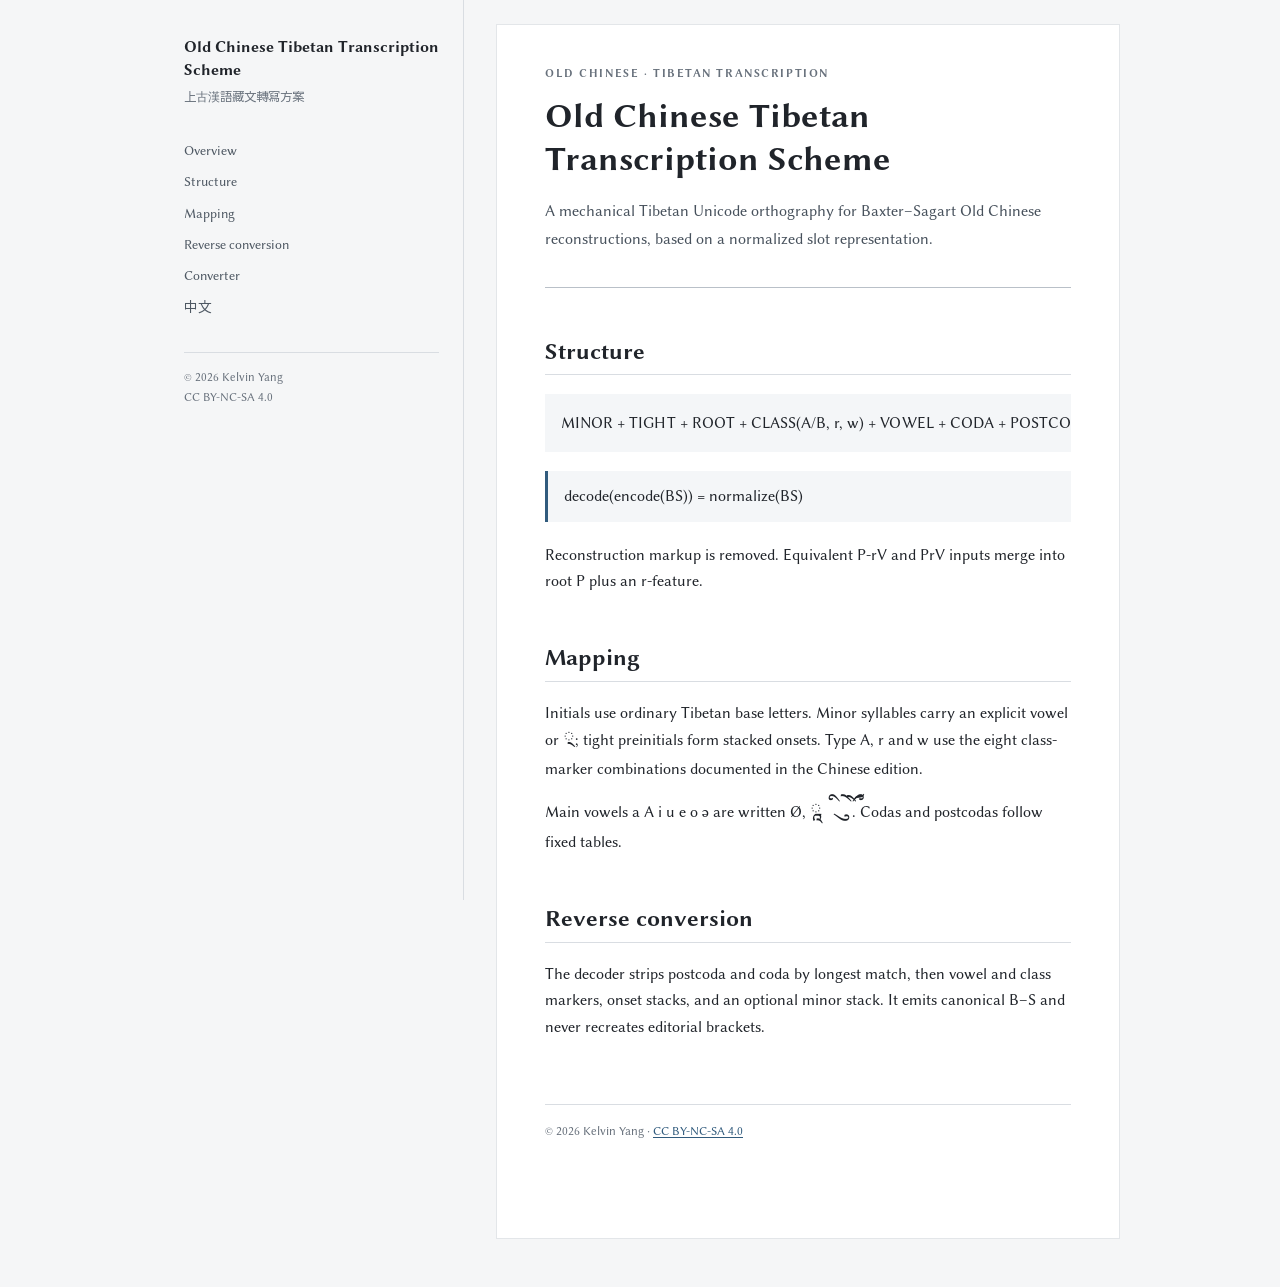
==== 上古漢語藏文轉寫方案-en.html @ f6e24ae7 "feat: add Old Chinese Tibetan transcription scheme" ====
<!doctype html>
<html lang="en"><head><meta charset="utf-8"><meta name="viewport" content="width=device-width,initial-scale=1"><title>Old Chinese Tibetan Transcription Scheme</title><link rel="stylesheet" href="fonts/shanggu-web.css?v=oc-tibetan-v1"><link rel="stylesheet" href="scheme.css?v=oc-tibetan-v1"></head>
<body><div class="layout"><aside class="rail"><p class="rail-title">Old Chinese Tibetan Transcription Scheme</p><p class="rail-meta">上古漢語藏文轉寫方案</p><nav><a href="#overview">Overview</a><a href="#structure">Structure</a><a href="#mapping">Mapping</a><a href="#reverse">Reverse conversion</a><a href="converter/">Converter</a><a href="上古漢語藏文轉寫方案.html">中文</a></nav><p class="rail-foot">© 2026 Kelvin Yang<br>CC BY-NC-SA 4.0</p></aside>
<main><header class="hero" id="overview"><p class="eyebrow">Old Chinese · Tibetan transcription</p><h1>Old Chinese Tibetan Transcription Scheme</h1><p class="lead">A mechanical Tibetan Unicode orthography for Baxter–Sagart Old Chinese reconstructions, based on a normalized slot representation.</p></header>
<section id="structure"><div class="section-head"><h2>Structure</h2></div><pre>MINOR + TIGHT + ROOT + CLASS(A/B, r, w) + VOWEL + CODA + POSTCODA</pre><p class="note"><code>decode(encode(BS)) = normalize(BS)</code></p><p>Reconstruction markup is removed. Equivalent <code>P-rV</code> and <code>PrV</code> inputs merge into root P plus an r-feature.</p></section>
<section id="mapping"><div class="section-head"><h2>Mapping</h2></div><p>Initials use ordinary Tibetan base letters. Minor syllables carry an explicit vowel or <span class="tibetan">྄</span>; tight preinitials form stacked onsets. Type A, r and w use the eight class-marker combinations documented in the Chinese edition.</p><p>Main vowels <code>a A i u e o ə</code> are written Ø, <span class="tibetan">ཱ ི ུ ེ ོ ྀ</span>. Codas and postcodas follow fixed tables.</p></section>
<section id="reverse"><div class="section-head"><h2>Reverse conversion</h2></div><p>The decoder strips postcoda and coda by longest match, then vowel and class markers, onset stacks, and an optional minor stack. It emits canonical B–S and never recreates editorial brackets.</p></section>
<footer>© 2026 Kelvin Yang · <a rel="license" href="https://creativecommons.org/licenses/by-nc-sa/4.0/deed.en">CC BY-NC-SA 4.0</a></footer></main></div></body></html>
---- fonts/shanggu-web.css ----
@font-face{font-family:"Shanggu Web";src:url("shanggu-web/ShangguSans-Regular-core.woff2?v=oc-tibetan-v1") format("woff2");font-weight:400;font-style:normal;font-display:swap}
@font-face{font-family:"Shanggu Web";src:url("shanggu-web/ShangguSans-Bold-core.woff2?v=oc-tibetan-v1") format("woff2");font-weight:700;font-style:normal;font-display:swap}
---- scheme.css ----
@font-face {
  font-family: "Libertinus Sans Web";
  src: url("fonts/LibertinusSans-Regular.woff2?v=oc-tibetan-v1") format("woff2");
  font-weight: 400; font-style: normal; font-display: swap;
}
@font-face {
  font-family: "Libertinus Sans Web";
  src: url("fonts/LibertinusSans-Bold.woff2?v=oc-tibetan-v1") format("woff2");
  font-weight: 700; font-style: normal; font-display: swap;
}
@font-face {
  font-family: "Noto Serif Tibetan Web";
  src: url("fonts/NotoSerifTibetan-Regular.woff2?v=oc-tibetan-v1") format("woff2");
  font-weight: 400; font-style: normal; font-display: swap;
}
:root {
  --ink: #20242a; --muted: #68717c; --line: #d9dde2;
  --line-strong: #b9c0c8; --accent: #315b7d; --soft: #f4f6f8;
  font-family: "Libertinus Sans Web", "Shanggu Web", sans-serif;
  color: var(--ink); background: #fff; font-synthesis: none; font-size: 16px;
}
* { box-sizing: border-box; }
html { scroll-behavior: smooth; }
body { margin: 0; background: #f5f6f7; line-height: 1.65; }
a { color: var(--accent); text-underline-offset: .16em; }
.layout {
  display: grid; grid-template-columns: 19rem minmax(0, 1fr); gap: 2rem;
  width: min(80rem, 75vw); min-height: 100vh; margin: 0 auto;
}
.rail {
  position: sticky; top: 0; height: 100vh; padding: 2.25rem 1.5rem;
  border-right: 1px solid var(--line); overflow-y: auto;
}
.rail-title { margin: 0 0 .3rem; font-size: 1rem; font-weight: 700; line-height: 1.45; }
.rail-meta { margin: 0 0 1.75rem; color: var(--muted); font-size: .78rem; }
nav a { display: block; padding: .27rem 0; color: #4e5863; text-decoration: none; font-size: .86rem; }
nav a:hover { color: var(--accent); text-decoration: underline; }
nav .sub { padding-left: .85rem; font-size: .78rem; }
.rail-foot { margin-top: 1.75rem; padding-top: .9rem; border-top: 1px solid var(--line); font-size: .76rem; color: var(--muted); }
main {
  width: 100%; margin: 1.5rem 0 3rem; padding: 2.5rem 3rem 6rem;
  border: 1px solid #e3e6e9; background: #fff;
}
.hero { padding: 0 0 2.1rem; border-bottom: 1px solid var(--line-strong); }
.eyebrow { margin: 0 0 .7rem; color: var(--muted); font-size: .7rem; font-weight: 600; letter-spacing: .14em; text-transform: uppercase; }
h1 { margin: 0; font-size: clamp(1.85rem, 2.7vw, 2.3rem); font-weight: 700; line-height: 1.25; }
.lead { max-width: 48rem; margin: 1rem 0 0; color: #47515c; font-size: 1rem; line-height: 1.75; }
.hero-meta { display: flex; gap: 1rem; margin-top: 1rem; color: var(--muted); font-size: .8rem; }
section { scroll-margin-top: 1.5rem; margin-top: 3rem; }
.section-head { margin-bottom: 1.15rem; border-bottom: 1px solid var(--line); }
h2 { margin: 0 0 .45rem; font-size: 1.45rem; font-weight: 700; line-height: 1.35; }
h3 { margin: 2rem 0 .8rem; font-size: 1.05rem; font-weight: 700; }
.note { max-width: 58rem; margin: 1.2rem 0; padding: .75rem 1rem; border-left: 3px solid var(--accent); background: var(--soft); line-height: 1.7; }
.table-wrap { width: fit-content; max-width: 100%; margin: .8rem 0 1.75rem; border-top: 1px solid var(--line-strong); border-bottom: 1px solid var(--line-strong); overflow-x: auto; }
table { width: auto; max-width: 100%; border-collapse: collapse; font-size: .88rem; }
th, td { padding: .48rem .62rem; border-bottom: 1px solid var(--line); text-align: left; vertical-align: middle; }
thead th { background: var(--soft); color: #3f4852; font-size: .76rem; font-weight: 700; }
tbody tr:last-child td { border-bottom: 0; }
tbody tr:hover { background: #f8fafb; }
.phonetic { font-family: "Libertinus Sans Web", sans-serif; font-style: italic; }
code, pre { font-family: "Libertinus Sans Web", sans-serif; }
pre { max-width: 100%; overflow: auto; padding: 1rem; background: var(--soft); }
.tibetan { font-family: "Noto Serif Tibetan Web", serif; font-size: 1.35em; line-height: 1.2; }
footer { margin-top: 4rem; padding-top: 1rem; border-top: 1px solid var(--line); color: var(--muted); font-size: .78rem; }
@media (max-width: 1100px) {
  .layout { display: block; width: 100%; }
  .rail { position: relative; width: 100%; height: auto; padding: 1rem 1.25rem; border-right: 0; border-bottom: 1px solid var(--line); }
  .rail-meta, .rail-foot { display: none; }
  nav { display: flex; gap: .8rem; overflow-x: auto; }
  nav a { flex: 0 0 auto; }
  nav .sub { display: none; }
  main { margin: 0; padding: 2rem 1.25rem 5rem; border: 0; }
}
@media print {
  .rail { display: none; } .layout { display: block; }
  main { width: 100%; padding: 0; } body { background: #fff; }
  .table-wrap { break-inside: avoid; }
}
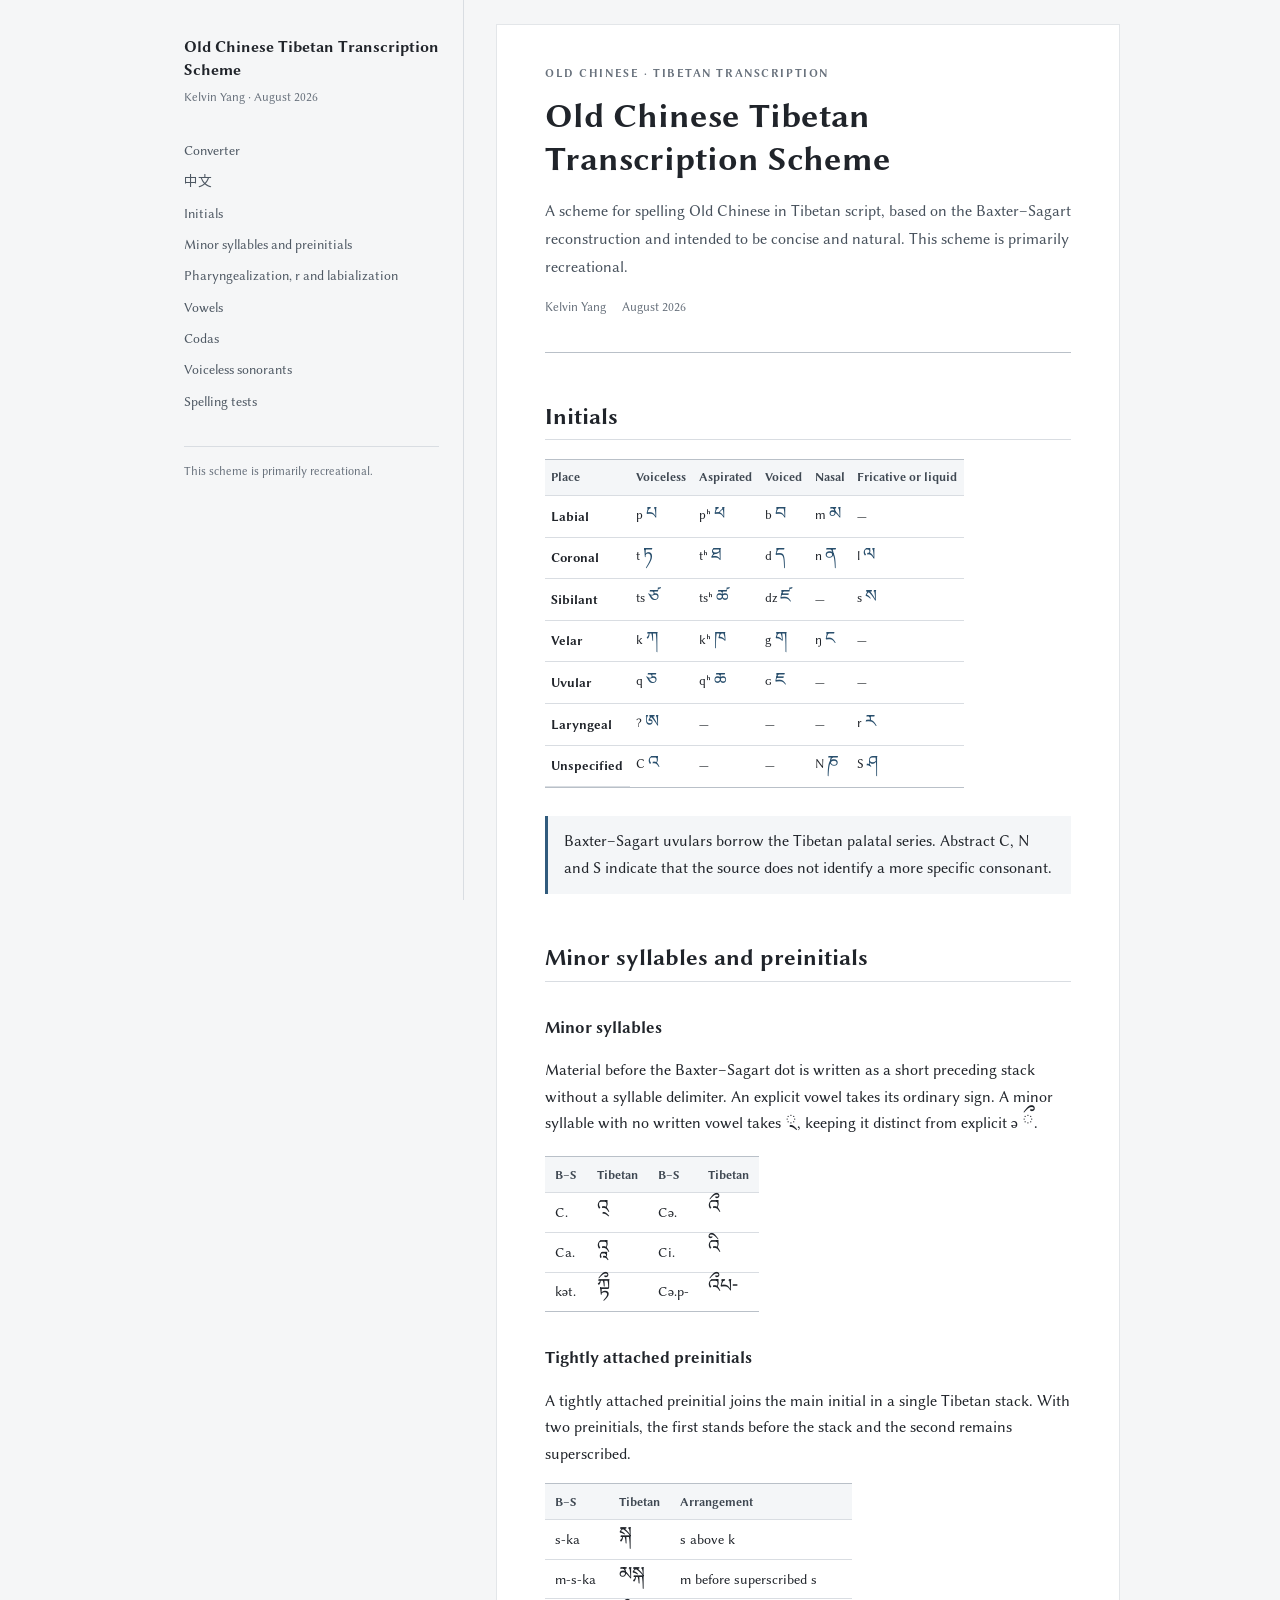
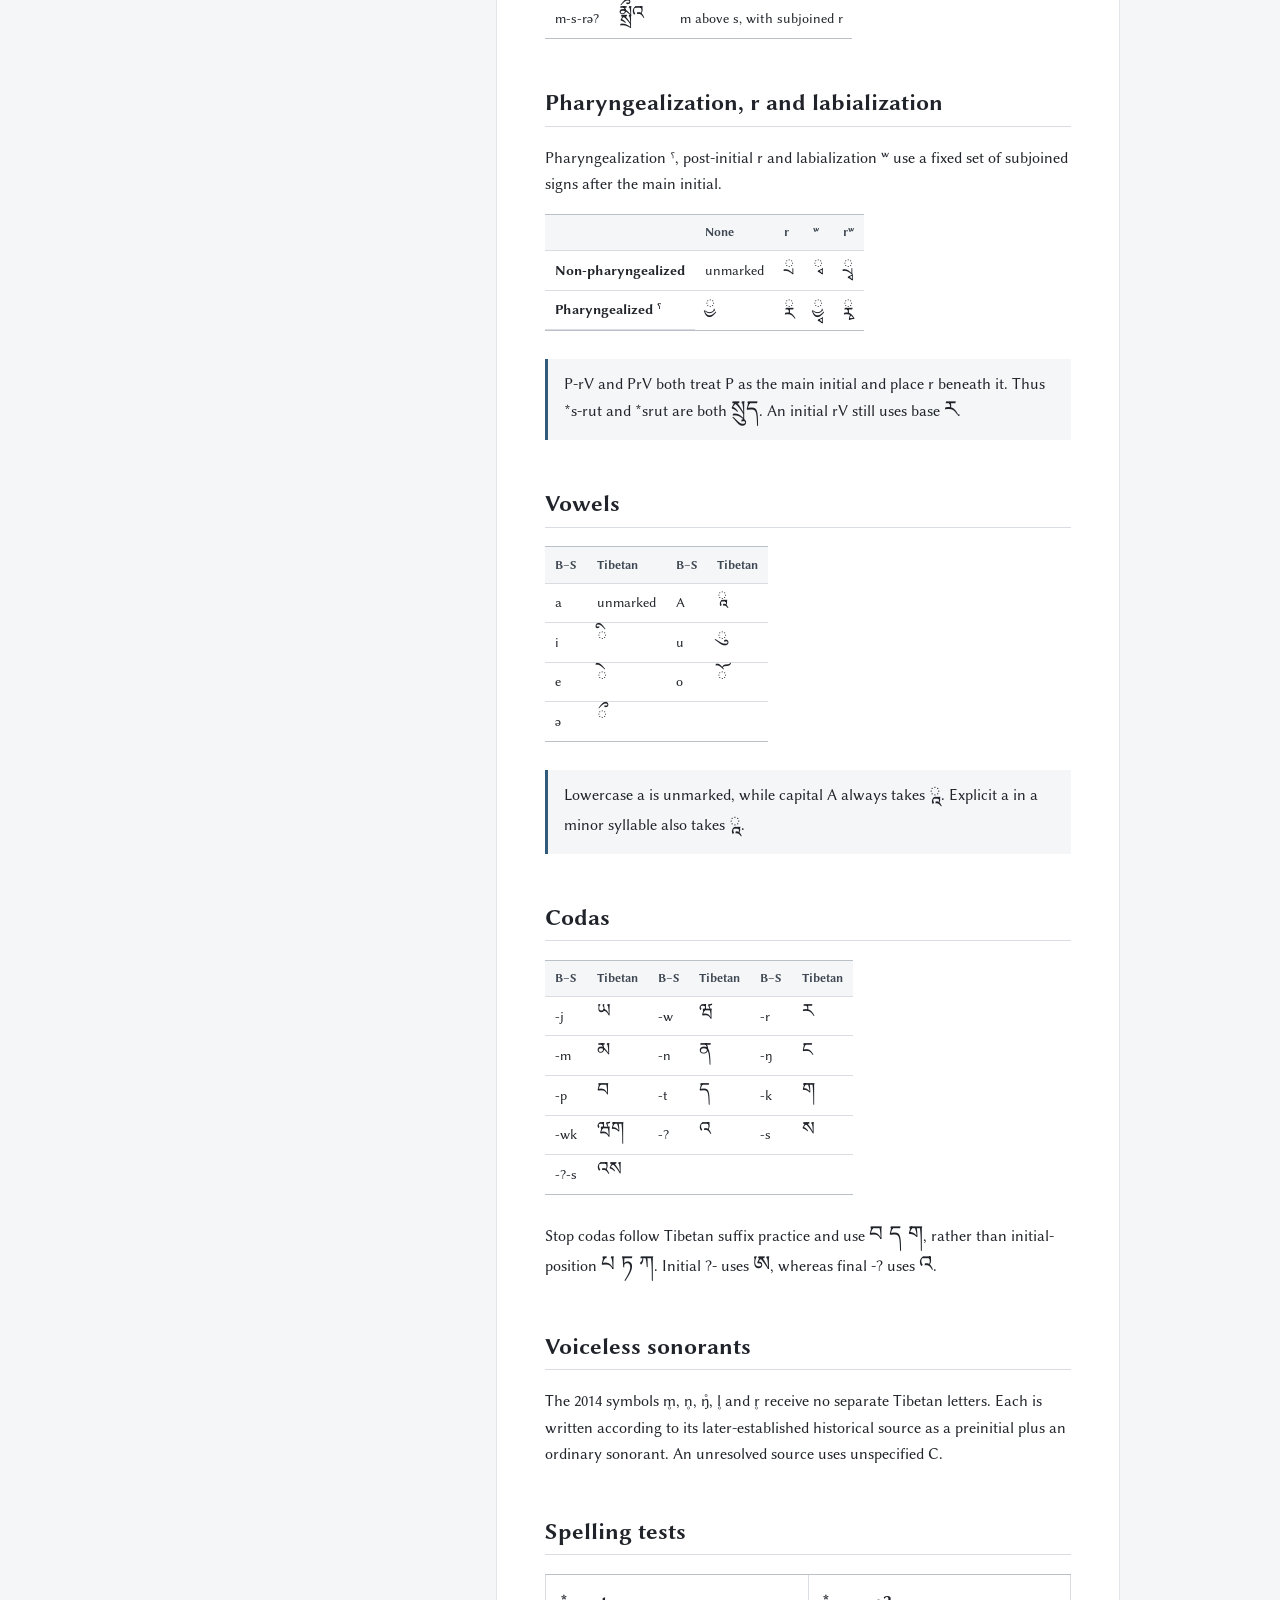
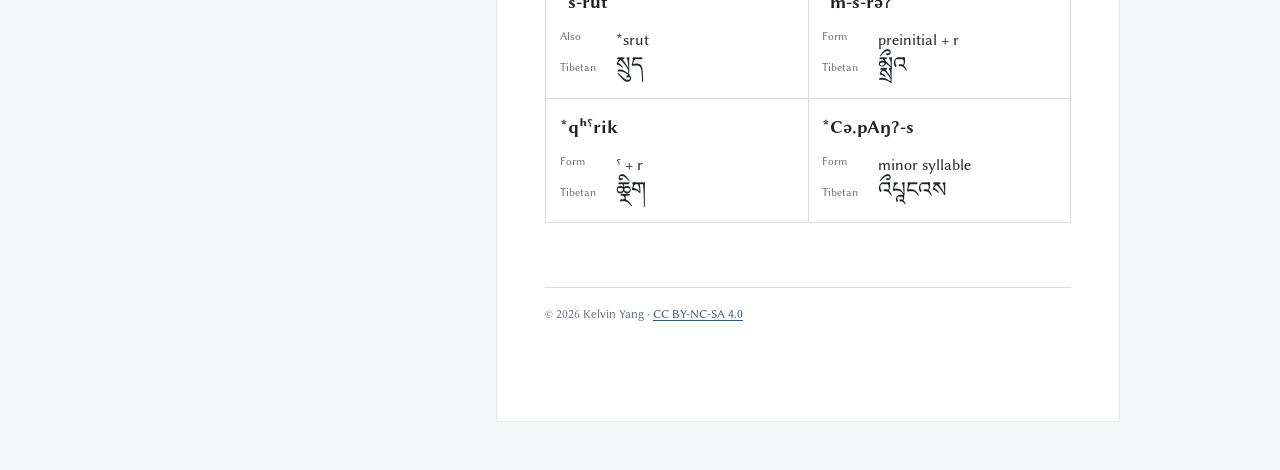
==== commit cd61ddd2: "docs: rewrite transcription scheme for readers" ====
--- a/上古漢語藏文轉寫方案-en.html
+++ b/上古漢語藏文轉寫方案-en.html
@@ -1,8 +1,79 @@
 <!doctype html>
-<html lang="en"><head><meta charset="utf-8"><meta name="viewport" content="width=device-width,initial-scale=1"><title>Old Chinese Tibetan Transcription Scheme</title><link rel="stylesheet" href="fonts/shanggu-web.css?v=oc-tibetan-v1"><link rel="stylesheet" href="scheme.css?v=oc-tibetan-v1"></head>
-<body><div class="layout"><aside class="rail"><p class="rail-title">Old Chinese Tibetan Transcription Scheme</p><p class="rail-meta">上古漢語藏文轉寫方案</p><nav><a href="#overview">Overview</a><a href="#structure">Structure</a><a href="#mapping">Mapping</a><a href="#reverse">Reverse conversion</a><a href="converter/">Converter</a><a href="上古漢語藏文轉寫方案.html">中文</a></nav><p class="rail-foot">© 2026 Kelvin Yang<br>CC BY-NC-SA 4.0</p></aside>
-<main><header class="hero" id="overview"><p class="eyebrow">Old Chinese · Tibetan transcription</p><h1>Old Chinese Tibetan Transcription Scheme</h1><p class="lead">A mechanical Tibetan Unicode orthography for Baxter–Sagart Old Chinese reconstructions, based on a normalized slot representation.</p></header>
-<section id="structure"><div class="section-head"><h2>Structure</h2></div><pre>MINOR + TIGHT + ROOT + CLASS(A/B, r, w) + VOWEL + CODA + POSTCODA</pre><p class="note"><code>decode(encode(BS)) = normalize(BS)</code></p><p>Reconstruction markup is removed. Equivalent <code>P-rV</code> and <code>PrV</code> inputs merge into root P plus an r-feature.</p></section>
-<section id="mapping"><div class="section-head"><h2>Mapping</h2></div><p>Initials use ordinary Tibetan base letters. Minor syllables carry an explicit vowel or <span class="tibetan">྄</span>; tight preinitials form stacked onsets. Type A, r and w use the eight class-marker combinations documented in the Chinese edition.</p><p>Main vowels <code>a A i u e o ə</code> are written Ø, <span class="tibetan">ཱ ི ུ ེ ོ ྀ</span>. Codas and postcodas follow fixed tables.</p></section>
-<section id="reverse"><div class="section-head"><h2>Reverse conversion</h2></div><p>The decoder strips postcoda and coda by longest match, then vowel and class markers, onset stacks, and an optional minor stack. It emits canonical B–S and never recreates editorial brackets.</p></section>
-<footer>© 2026 Kelvin Yang · <a rel="license" href="https://creativecommons.org/licenses/by-nc-sa/4.0/deed.en">CC BY-NC-SA 4.0</a></footer></main></div></body></html>
+<html lang="en">
+<head>
+  <meta charset="utf-8">
+  <meta name="viewport" content="width=device-width, initial-scale=1">
+  <meta name="description" content="A Tibetan transcription scheme for Baxter–Sagart Old Chinese.">
+  <link rel="license" href="https://creativecommons.org/licenses/by-nc-sa/4.0/">
+  <title>Old Chinese Tibetan Transcription Scheme</title>
+  <link rel="preload" href="fonts/NotoSerifTibetan-Regular.woff2?v=oc-tibetan-v1" as="font" type="font/woff2" crossorigin fetchpriority="high">
+  <link rel="stylesheet" href="fonts/shanggu-web.css?v=oc-tibetan-v1">
+  <link rel="stylesheet" href="scheme.css?v=oc-tibetan-v2">
+</head>
+<body><div class="layout">
+  <aside class="rail">
+    <div class="seal" aria-hidden="true">OC</div>
+    <p class="rail-title">Old Chinese Tibetan Transcription Scheme</p>
+    <p class="rail-meta">Kelvin Yang · August 2026</p>
+    <nav aria-label="Sections">
+      <a href="converter/">Converter</a><a href="上古漢語藏文轉寫方案.html">中文</a>
+      <a href="#initials">Initials</a><a href="#onsets">Minor syllables and preinitials</a>
+      <a href="#features">Pharyngealization, r and labialization</a>
+      <a href="#vowels">Vowels</a><a href="#codas">Codas</a>
+      <a href="#sonorants">Voiceless sonorants</a><a href="#tests">Spelling tests</a>
+    </nav>
+    <p class="rail-foot">This scheme is primarily recreational.</p>
+  </aside>
+  <main>
+    <header class="hero"><p class="eyebrow">Old Chinese · Tibetan transcription</p><h1>Old Chinese Tibetan Transcription Scheme</h1><p class="lead">A scheme for spelling Old Chinese in Tibetan script, based on the Baxter–Sagart reconstruction and intended to be concise and natural. This scheme is primarily recreational.</p><div class="hero-meta"><span>Kelvin Yang</span><span>August 2026</span></div></header>
+
+    <section id="initials"><div class="section-head"><span class="section-no">01</span><h2>Initials</h2></div>
+      <div class="table-wrap"><table class="matrix"><thead><tr><th>Place</th><th>Voiceless</th><th>Aspirated</th><th>Voiced</th><th>Nasal</th><th>Fricative or liquid</th></tr></thead><tbody>
+        <tr><th>Labial</th><td>p <span class="tibetan">པ</span></td><td>pʰ <span class="tibetan">ཕ</span></td><td>b <span class="tibetan">བ</span></td><td>m <span class="tibetan">མ</span></td><td>—</td></tr>
+        <tr><th>Coronal</th><td>t <span class="tibetan">ཏ</span></td><td>tʰ <span class="tibetan">ཐ</span></td><td>d <span class="tibetan">ད</span></td><td>n <span class="tibetan">ན</span></td><td>l <span class="tibetan">ལ</span></td></tr>
+        <tr><th>Sibilant</th><td>ts <span class="tibetan">ཙ</span></td><td>tsʰ <span class="tibetan">ཚ</span></td><td>dz <span class="tibetan">ཛ</span></td><td>—</td><td>s <span class="tibetan">ས</span></td></tr>
+        <tr><th>Velar</th><td>k <span class="tibetan">ཀ</span></td><td>kʰ <span class="tibetan">ཁ</span></td><td>g <span class="tibetan">ག</span></td><td>ŋ <span class="tibetan">ང</span></td><td>—</td></tr>
+        <tr><th>Uvular</th><td>q <span class="tibetan">ཅ</span></td><td>qʰ <span class="tibetan">ཆ</span></td><td>ɢ <span class="tibetan">ཇ</span></td><td>—</td><td>—</td></tr>
+        <tr><th>Laryngeal</th><td>ʔ <span class="tibetan">ཨ</span></td><td>—</td><td>—</td><td>—</td><td>r <span class="tibetan">ར</span></td></tr>
+        <tr><th>Unspecified</th><td>C <span class="tibetan">འ</span></td><td>—</td><td>—</td><td>N <span class="tibetan">ཎ</span></td><td>S <span class="tibetan">ཤ</span></td></tr>
+      </tbody></table></div>
+      <p class="note">Baxter–Sagart uvulars borrow the Tibetan palatal series. Abstract C, N and S indicate that the source does not identify a more specific consonant.</p>
+    </section>
+
+    <section id="onsets"><div class="section-head"><span class="section-no">02</span><h2>Minor syllables and preinitials</h2></div>
+      <h3>Minor syllables</h3><p>Material before the Baxter–Sagart dot is written as a short preceding stack without a syllable delimiter. An explicit vowel takes its ordinary sign. A minor syllable with no written vowel takes <span class="tibetan">྄</span>, keeping it distinct from explicit ə <span class="tibetan">ྀ</span>.</p>
+      <div class="table-wrap compact"><table><thead><tr><th>B–S</th><th>Tibetan</th><th>B–S</th><th>Tibetan</th></tr></thead><tbody><tr><td>C.</td><td class="tibetan">འ྄</td><td>Cə.</td><td class="tibetan">འྀ</td></tr><tr><td>Ca.</td><td class="tibetan">འཱ</td><td>Ci.</td><td class="tibetan">འི</td></tr><tr><td>kət.</td><td class="tibetan">ཀྟྀ</td><td>Cə.p-</td><td class="tibetan">འྀཔ-</td></tr></tbody></table></div>
+      <h3>Tightly attached preinitials</h3><p>A tightly attached preinitial joins the main initial in a single Tibetan stack. With two preinitials, the first stands before the stack and the second remains superscribed.</p>
+      <div class="table-wrap compact"><table><thead><tr><th>B–S</th><th>Tibetan</th><th>Arrangement</th></tr></thead><tbody><tr><td>s-ka</td><td class="tibetan">སྐ</td><td>s above k</td></tr><tr><td>m-s-ka</td><td class="tibetan">མསྐ</td><td>m before superscribed s</td></tr><tr><td>m-s-rəʔ</td><td class="tibetan">མྶྲྀའ</td><td>m above s, with subjoined r</td></tr></tbody></table></div>
+    </section>
+
+    <section id="features"><div class="section-head"><span class="section-no">03</span><h2>Pharyngealization, r and labialization</h2></div>
+      <p>Pharyngealization ˤ, post-initial r and labialization ʷ use a fixed set of subjoined signs after the main initial.</p>
+      <div class="table-wrap compact"><table><thead><tr><th></th><th>None</th><th>r</th><th>ʷ</th><th>rʷ</th></tr></thead><tbody><tr><th>Non-pharyngealized</th><td>unmarked</td><td class="tibetan">ྲ</td><td class="tibetan">ྭ</td><td class="tibetan">ྲྭ</td></tr><tr><th>Pharyngealized ˤ</th><td class="tibetan">ྱ</td><td class="tibetan">ྼ</td><td class="tibetan">ྱྭ</td><td class="tibetan">ྼྭ</td></tr></tbody></table></div>
+      <p class="note">P-rV and PrV both treat P as the main initial and place r beneath it. Thus *s-rut and *srut are both <span class="tibetan">སྲུད</span>. An initial rV still uses base <span class="tibetan">ར</span>.</p>
+    </section>
+
+    <section id="vowels"><div class="section-head"><span class="section-no">04</span><h2>Vowels</h2></div>
+      <div class="table-wrap compact"><table><thead><tr><th>B–S</th><th>Tibetan</th><th>B–S</th><th>Tibetan</th></tr></thead><tbody><tr><td>a</td><td>unmarked</td><td>A</td><td class="tibetan">ཱ</td></tr><tr><td>i</td><td class="tibetan">ི</td><td>u</td><td class="tibetan">ུ</td></tr><tr><td>e</td><td class="tibetan">ེ</td><td>o</td><td class="tibetan">ོ</td></tr><tr><td>ə</td><td class="tibetan">ྀ</td><td></td><td></td></tr></tbody></table></div>
+      <p class="note">Lowercase a is unmarked, while capital A always takes <span class="tibetan">ཱ</span>. Explicit a in a minor syllable also takes <span class="tibetan">ཱ</span>.</p>
+    </section>
+
+    <section id="codas"><div class="section-head"><span class="section-no">05</span><h2>Codas</h2></div>
+      <div class="table-wrap compact"><table><thead><tr><th>B–S</th><th>Tibetan</th><th>B–S</th><th>Tibetan</th><th>B–S</th><th>Tibetan</th></tr></thead><tbody><tr><td>-j</td><td class="tibetan">ཡ</td><td>-w</td><td class="tibetan">ཝ</td><td>-r</td><td class="tibetan">ར</td></tr><tr><td>-m</td><td class="tibetan">མ</td><td>-n</td><td class="tibetan">ན</td><td>-ŋ</td><td class="tibetan">ང</td></tr><tr><td>-p</td><td class="tibetan">བ</td><td>-t</td><td class="tibetan">ད</td><td>-k</td><td class="tibetan">ག</td></tr><tr><td>-wk</td><td class="tibetan">ཝག</td><td>-ʔ</td><td class="tibetan">འ</td><td>-s</td><td class="tibetan">ས</td></tr><tr><td>-ʔ-s</td><td class="tibetan">འས</td><td></td><td></td><td></td><td></td></tr></tbody></table></div>
+      <p>Stop codas follow Tibetan suffix practice and use <span class="tibetan">བ ད ག</span>, rather than initial-position <span class="tibetan">པ ཏ ཀ</span>. Initial ʔ- uses <span class="tibetan">ཨ</span>, whereas final -ʔ uses <span class="tibetan">འ</span>.</p>
+    </section>
+
+    <section id="sonorants"><div class="section-head"><span class="section-no">06</span><h2>Voiceless sonorants</h2></div><p>The 2014 symbols m̥, n̥, ŋ̊, l̥ and r̥ receive no separate Tibetan letters. Each is written according to its later-established historical source as a preinitial plus an ordinary sonorant. An unresolved source uses unspecified C.</p></section>
+
+    <section id="tests"><div class="section-head"><span class="section-no">07</span><h2>Spelling tests</h2></div>
+      <div class="cards">
+        <article class="word-card"><span class="phonetic">*s-rut</span><dl><dt>Also</dt><dd>*srut</dd><dt>Tibetan</dt><dd class="tibetan">སྲུད</dd></dl></article>
+        <article class="word-card"><span class="phonetic">*m-s-rəʔ</span><dl><dt>Form</dt><dd>preinitial + r</dd><dt>Tibetan</dt><dd class="tibetan">མྶྲྀའ</dd></dl></article>
+        <article class="word-card"><span class="phonetic">*qʰˤrik</span><dl><dt>Form</dt><dd>ˤ + r</dd><dt>Tibetan</dt><dd class="tibetan">ཆྼིག</dd></dl></article>
+        <article class="word-card"><span class="phonetic">*Cə.pAŋʔ-s</span><dl><dt>Form</dt><dd>minor syllable</dd><dt>Tibetan</dt><dd class="tibetan">འྀཔཱངའས</dd></dl></article>
+      </div>
+    </section>
+    <footer>© 2026 Kelvin Yang · <a rel="license" href="https://creativecommons.org/licenses/by-nc-sa/4.0/deed.en">CC BY-NC-SA 4.0</a></footer>
+  </main>
+</div></body>
+</html>
--- a/scheme.css
+++ b/scheme.css
@@ -31,6 +31,7 @@
   position: sticky; top: 0; height: 100vh; padding: 2.25rem 1.5rem;
   border-right: 1px solid var(--line); overflow-y: auto;
 }
+.seal { display: none; }
 .rail-title { margin: 0 0 .3rem; font-size: 1rem; font-weight: 700; line-height: 1.45; }
 .rail-meta { margin: 0 0 1.75rem; color: var(--muted); font-size: .78rem; }
 nav a { display: block; padding: .27rem 0; color: #4e5863; text-decoration: none; font-size: .86rem; }
@@ -48,6 +49,7 @@
 .hero-meta { display: flex; gap: 1rem; margin-top: 1rem; color: var(--muted); font-size: .8rem; }
 section { scroll-margin-top: 1.5rem; margin-top: 3rem; }
 .section-head { margin-bottom: 1.15rem; border-bottom: 1px solid var(--line); }
+.section-no { display: none; }
 h2 { margin: 0 0 .45rem; font-size: 1.45rem; font-weight: 700; line-height: 1.35; }
 h3 { margin: 2rem 0 .8rem; font-size: 1.05rem; font-weight: 700; }
 .note { max-width: 58rem; margin: 1.2rem 0; padding: .75rem 1rem; border-left: 3px solid var(--accent); background: var(--soft); line-height: 1.7; }
@@ -61,6 +63,16 @@
 code, pre { font-family: "Libertinus Sans Web", sans-serif; }
 pre { max-width: 100%; overflow: auto; padding: 1rem; background: var(--soft); }
 .tibetan { font-family: "Noto Serif Tibetan Web", serif; font-size: 1.35em; line-height: 1.2; }
+.matrix td.tibetan, .matrix td .tibetan { color: #294f6d; }
+.matrix { table-layout: auto; font-size: .82rem; }
+.matrix th, .matrix td { padding-left: .4rem; padding-right: .4rem; }
+.compact { width: fit-content; min-width: 0; }
+.cards { display: grid; grid-template-columns: repeat(auto-fit, minmax(11rem, 1fr)); border-top: 1px solid var(--line-strong); border-left: 1px solid var(--line); }
+.word-card { padding: .85rem; border-right: 1px solid var(--line); border-bottom: 1px solid var(--line); background: #fff; }
+.word-card > .phonetic { display: block; margin-bottom: .55rem; font-size: 1.15rem; font-weight: 700; }
+.word-card dl { display: grid; grid-template-columns: 3rem 1fr; gap: .3rem .5rem; margin: 0; }
+.word-card dt { color: var(--muted); font-size: .72rem; }
+.word-card dd { margin: 0; }
 footer { margin-top: 4rem; padding-top: 1rem; border-top: 1px solid var(--line); color: var(--muted); font-size: .78rem; }
 @media (max-width: 1100px) {
   .layout { display: block; width: 100%; }
